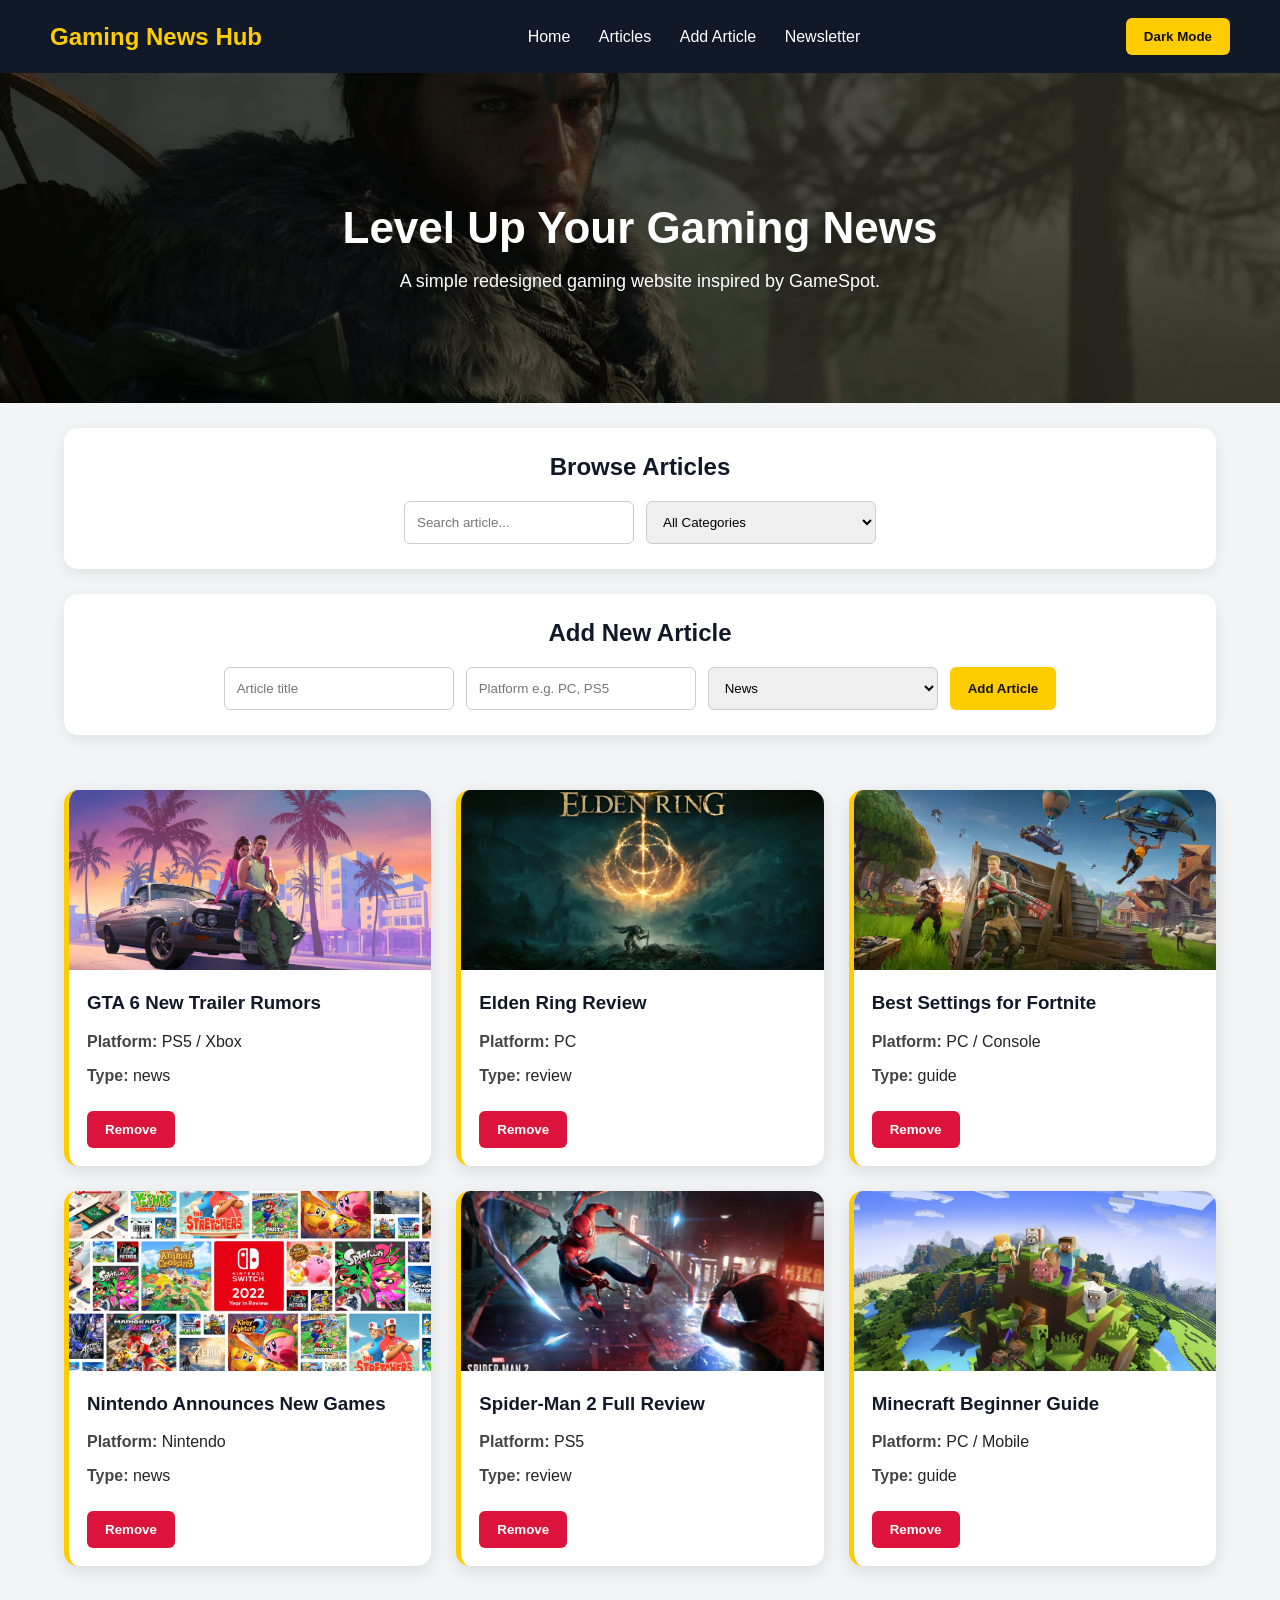
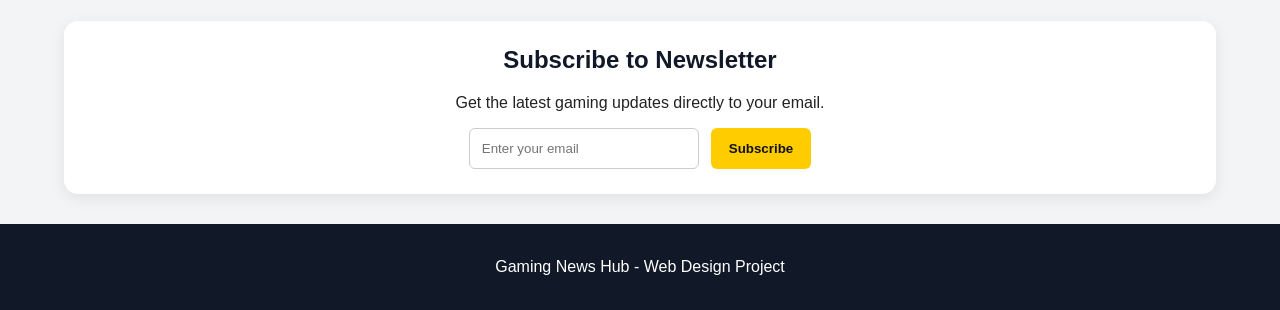
==== index.html @ 8740b942 "First Version" ====
<!DOCTYPE html>
<html lang="en">
<head>
  <meta charset="UTF-8">
  <title>Gaming News Hub</title>
  <link rel="stylesheet" href="style.css">
</head>
<body>

  <header>
    <div class="logo">Gaming News Hub</div>

    <nav>
  <a href="#home">Home</a>
  <a href="#articles">Articles</a>
  <a href="#add">Add Article</a>
  <a href="#newsletter">Newsletter</a>
</nav>

    <button id="themeBtn">Dark Mode</button>
  </header>

  <section id="home" class="hero">
    <div>
      <h1>Level Up Your Gaming News</h1>
      <p>A simple redesigned gaming website inspired by GameSpot.</p>
    </div>
  </section>

  <section id="articles" class="controls">
    <h2>Browse Articles</h2>

    <div class="control-box">
      <input type="text" id="searchInput" placeholder="Search article...">

      <select id="categoryFilter">
        <option value="all">All Categories</option>
        <option value="news">News</option>
        <option value="review">Review</option>
        <option value="guide">Guide</option>
      </select>
    </div>
  </section>

  <section id="add" class="add-section">
    <h2>Add New Article</h2>

    <div class="form-box">
      <input type="text" id="titleInput" placeholder="Article title">
      <input type="text" id="platformInput" placeholder="Platform e.g. PC, PS5">

      <select id="typeInput">
        <option value="news">News</option>
        <option value="review">Review</option>
        <option value="guide">Guide</option>
      </select>

      <button id="addBtn">Add Article</button>
    </div>
  </section>

  <main id="articlesContainer" class="articles"></main>

  <section id="newsletter" class="newsletter">
    <h2>Subscribe to Newsletter</h2>
    <p>Get the latest gaming updates directly to your email.</p>

    <div class="newsletter-box">
      <input type="email" placeholder="Enter your email">
      <button>Subscribe</button>
    </div>
  </section>

  <footer>
    <p>Gaming News Hub - Web Design Project</p>
  </footer>

  <script src="script.js"></script>
</body>
</html>
---- style.css ----
* {
  box-sizing: border-box;
  font-family: Arial, sans-serif;
}

html {
  scroll-behavior: smooth;
}

body {
  margin: 0;
  background-color: #f3f4f6;
  color: #222;
  transition: background-color 0.3s, color 0.3s;
}

/* Header */
header {
  background-color: #111827;
  color: white;
  padding: 18px 50px;
  display: flex;
  justify-content: space-between;
  align-items: center;
  transition: background-color 0.3s;
  
}

.logo {
  font-size: 24px;
  font-weight: bold;
  color: #ffcc00;
}

nav a {
  color: white;
  text-decoration: none;
  margin: 0 12px;
  padding-bottom: 5px;
  transition: color 0.3s, border-bottom 0.3s;
}

nav a:hover {
  color: #ffcc00;
  border-bottom: 2px solid #ffcc00;
}

/* Buttons */
button {
  padding: 11px 18px;
  border: none;
  border-radius: 6px;
  cursor: pointer;
  background-color: #ffcc00;
  color: #111;
  font-weight: bold;
  transition: transform 0.2s, background-color 0.3s;
}

button:hover {
  transform: scale(1.05);
  background-color: #e6b800;
}

/* Hero */
.hero {
  min-height: 330px;
  background: linear-gradient(rgba(0,0,0,0.65), rgba(0,0,0,0.65)),
              url("images/banner.jpg");
  background-size: cover;
  background-position: center;
  color: white;
  display: flex;
  justify-content: center;
  align-items: center;
  text-align: center;
  padding: 40px;
  animation: fadeDown 1s ease;
  transition: background 0.3s;
}

.hero h1 {
  font-size: 44px;
  margin-bottom: 10px;
}

.hero p {
  font-size: 18px;
}

/* Sections */
.controls,
.add-section,
.newsletter {
  width: 90%;
  margin: 25px auto;
  padding: 25px;
  background-color: white;
  border-radius: 14px;
  text-align: center;
  box-shadow: 0 4px 15px rgba(0,0,0,0.08);
  transition: background-color 0.3s, color 0.3s;
}

.controls h2,
.add-section h2,
.newsletter h2 {
  margin-top: 0;
  color: #111827;
}

.control-box,
.form-box,
.newsletter-box {
  display: flex;
  justify-content: center;
  gap: 12px;
  flex-wrap: wrap;
}

/* Inputs */
input,
select {
  padding: 12px;
  width: 230px;
  border: 1px solid #ccc;
  border-radius: 6px;
  transition: box-shadow 0.3s, border 0.3s;
}

input:focus,
select:focus {
  outline: none;
  border: 2px solid #ffcc00;
  box-shadow: 0 0 8px rgba(255, 204, 0, 0.5);
}

/* Article Cards */
.articles {
  display: grid;
  grid-template-columns: repeat(3, 1fr);
  gap: 25px;
  padding: 30px 5%;
}

.card {
  background-color: white;
  border-radius: 14px;
  overflow: hidden;
  border-left: 5px solid #ffcc00;
  box-shadow: 0 5px 18px rgba(0,0,0,0.1);
  animation: fadeUp 0.8s ease;
  transition: transform 0.3s, box-shadow 0.3s, opacity 0.3s, background-color 0.3s;
}

.card:hover {
  transform: translateY(-8px);
  box-shadow: 0 10px 24px rgba(0,0,0,0.22);
}

.card-img {
  width: 100%;
  height: 180px;
  object-fit: cover;
  transition: transform 0.3s, filter 0.3s;
}

.card:hover .card-img {
  transform: scale(1.04);
  filter: brightness(85%);
}

.card-content {
  padding: 18px;
}

.card h3 {
  margin-top: 0;
  color: #111827;
}

.card span {
  font-weight: bold;
  color: #444;
}

.remove-btn {
  background-color: crimson;
  color: white;
  margin-top: 10px;
}

.remove-btn:hover {
  background-color: #b00024;
}

/* Footer */
footer {
  background-color: #111827;
  color: white;
  text-align: center;
  padding: 18px;
  margin-top: 30px;
  transition: background-color 0.3s;
}

/* Animations */
@keyframes fadeDown {
  from {
    opacity: 0;
    transform: translateY(-25px);
  }

  to {
    opacity: 1;
    transform: translateY(0);
  }
}

@keyframes fadeUp {
  from {
    opacity: 0;
    transform: translateY(25px);
  }

  to {
    opacity: 1;
    transform: translateY(0);
  }
}

/* Dark Mode */
.dark {
  background-color: #0f172a;
  color: white;
}

.dark header {
  background-color: #020617;
}

.dark .hero {
  background: linear-gradient(rgba(2,6,23,0.82), rgba(2,6,23,0.82)),
              url("images/banner.jpg");
  background-size: cover;
  background-position: center;
}

.dark .controls,
.dark .add-section,
.dark .newsletter,
.dark .card {
  background-color: #1e293b;
  color: white;
}

.dark .controls h2,
.dark .add-section h2,
.dark .newsletter h2,
.dark .card h3 {
  color: white;
}

.dark .card span {
  color: #ffcc00;
}

.dark input,
.dark select {
  background-color: #0f172a;
  color: white;
  border: 1px solid #475569;
}

.dark footer {
  background-color: #020617;
}

/* Responsive */
@media (max-width: 900px) {
  .articles {
    grid-template-columns: repeat(2, 1fr);
  }

  header {
    padding: 18px 25px;
  }
}

@media (max-width: 600px) {
  header {
    flex-direction: column;
    gap: 15px;
  }

  nav {
    text-align: center;
  }

  .hero h1 {
    font-size: 32px;
  }

  .articles {
    grid-template-columns: 1fr;
  }

  input,
  select {
    width: 100%;
  }
}
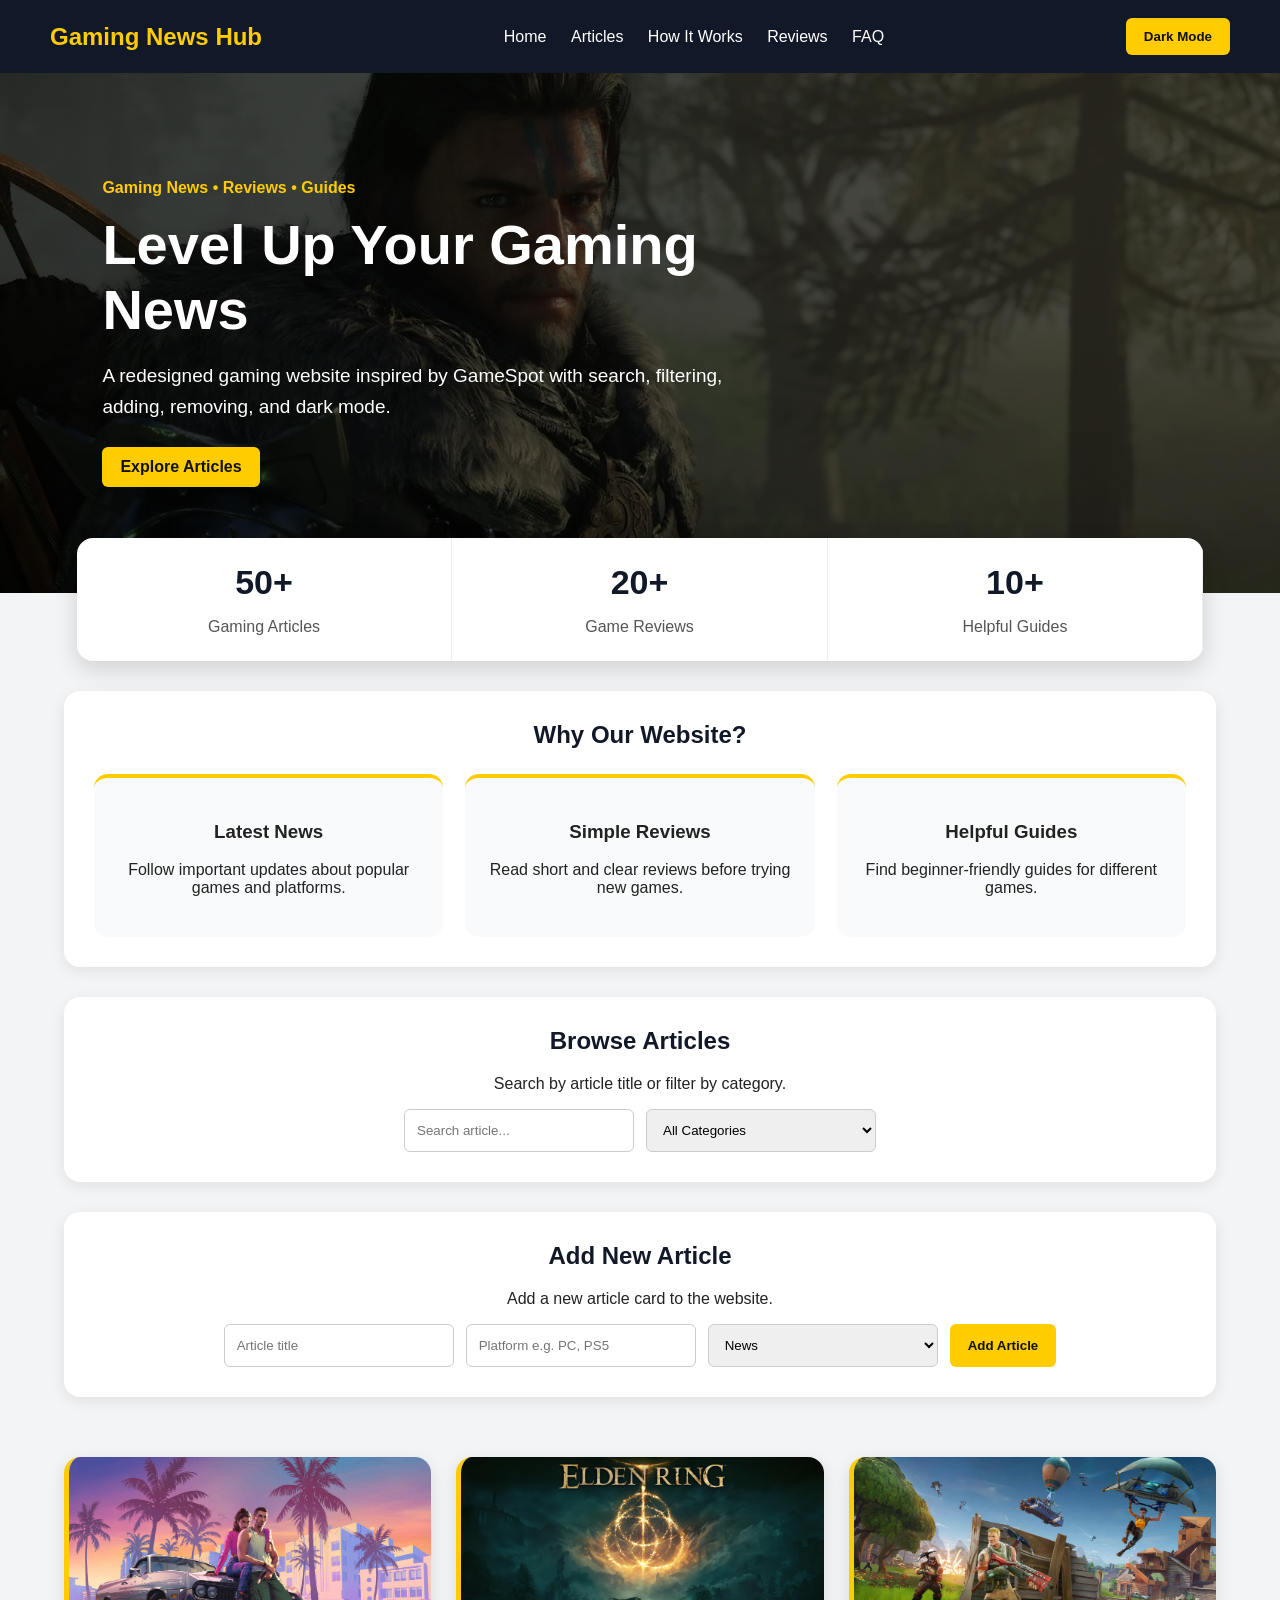
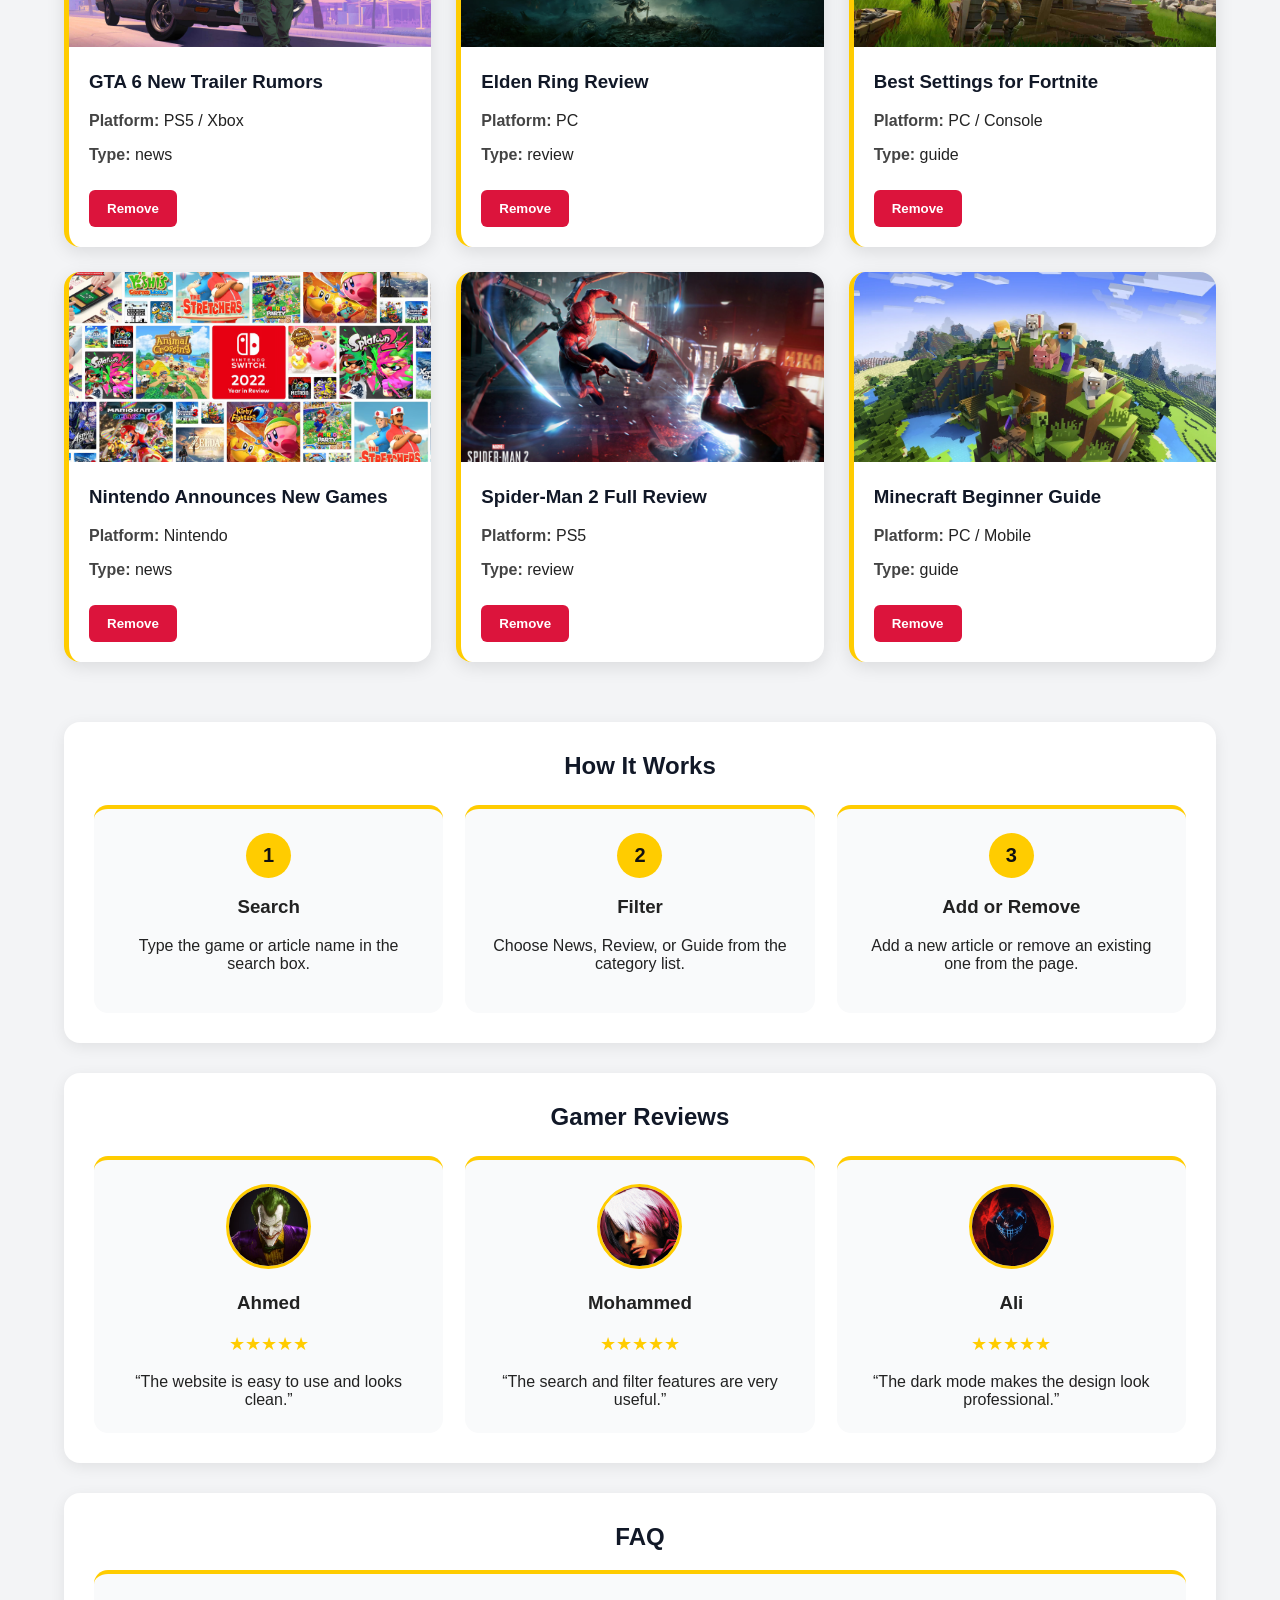
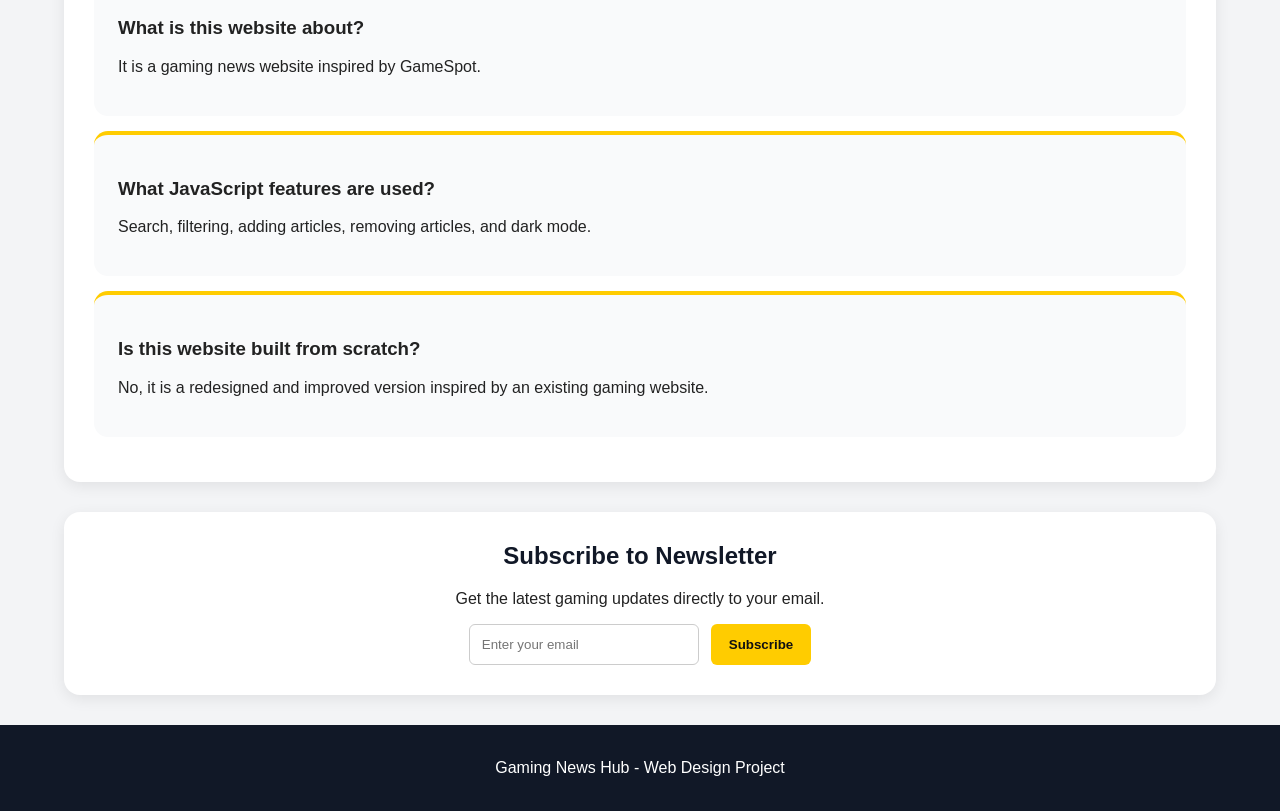
==== commit f536257b: "Updated Design" ====
--- a/index.html
+++ b/index.html
@@ -7,74 +7,187 @@
 </head>
 <body>
 
-  <header>
-    <div class="logo">Gaming News Hub</div>
+<header>
+  <div class="logo">Gaming News Hub</div>
 
-    <nav>
-  <a href="#home">Home</a>
-  <a href="#articles">Articles</a>
-  <a href="#add">Add Article</a>
-  <a href="#newsletter">Newsletter</a>
-</nav>
+  <nav>
+    <a href="#home">Home</a>
+    <a href="#articles">Articles</a>
+    <a href="#how">How It Works</a>
+    <a href="#reviews">Reviews</a>
+    <a href="#faq">FAQ</a>
+  </nav>
 
-    <button id="themeBtn">Dark Mode</button>
-  </header>
+  <button id="themeBtn">Dark Mode</button>
+</header>
 
-  <section id="home" class="hero">
-    <div>
-      <h1>Level Up Your Gaming News</h1>
-      <p>A simple redesigned gaming website inspired by GameSpot.</p>
+<section id="home" class="hero">
+  <div class="hero-content">
+    <span class="tag">Gaming News • Reviews • Guides</span>
+    <h1>Level Up Your Gaming News</h1>
+    <p>A redesigned gaming website inspired by GameSpot with search, filtering, adding, removing, and dark mode.</p>
+    <a href="#articles" class="hero-btn">Explore Articles</a>
+  </div>
+</section>
+
+<section class="stats">
+  <div>
+    <h2>50+</h2>
+    <p>Gaming Articles</p>
+  </div>
+
+  <div>
+    <h2>20+</h2>
+    <p>Game Reviews</p>
+  </div>
+
+  <div>
+    <h2>10+</h2>
+    <p>Helpful Guides</p>
+  </div>
+</section>
+
+<section class="features">
+  <h2>Why Our Website?</h2>
+
+  <div class="feature-box">
+    <div class="feature-card">
+      <h3>Latest News</h3>
+      <p>Follow important updates about popular games and platforms.</p>
     </div>
-  </section>
 
-  <section id="articles" class="controls">
-    <h2>Browse Articles</h2>
+    <div class="feature-card">
+      <h3>Simple Reviews</h3>
+      <p>Read short and clear reviews before trying new games.</p>
+    </div>
 
-    <div class="control-box">
-      <input type="text" id="searchInput" placeholder="Search article...">
+    <div class="feature-card">
+      <h3>Helpful Guides</h3>
+      <p>Find beginner-friendly guides for different games.</p>
+    </div>
+  </div>
+</section>
 
-      <select id="categoryFilter">
-        <option value="all">All Categories</option>
-        <option value="news">News</option>
-        <option value="review">Review</option>
-        <option value="guide">Guide</option>
-      </select>
+<section id="articles" class="controls">
+  <h2>Browse Articles</h2>
+  <p>Search by article title or filter by category.</p>
+
+  <div class="control-box">
+    <input type="text" id="searchInput" placeholder="Search article...">
+
+    <select id="categoryFilter">
+      <option value="all">All Categories</option>
+      <option value="news">News</option>
+      <option value="review">Review</option>
+      <option value="guide">Guide</option>
+    </select>
+  </div>
+</section>
+
+<section class="add-section">
+  <h2>Add New Article</h2>
+  <p>Add a new article card to the website.</p>
+
+  <div class="form-box">
+    <input type="text" id="titleInput" placeholder="Article title">
+    <input type="text" id="platformInput" placeholder="Platform e.g. PC, PS5">
+
+    <select id="typeInput">
+      <option value="news">News</option>
+      <option value="review">Review</option>
+      <option value="guide">Guide</option>
+    </select>
+
+    <button id="addBtn">Add Article</button>
+  </div>
+</section>
+
+<main id="articlesContainer" class="articles"></main>
+
+<section id="how" class="how">
+  <h2>How It Works</h2>
+
+  <div class="steps">
+    <div class="step">
+      <span>1</span>
+      <h3>Search</h3>
+      <p>Type the game or article name in the search box.</p>
     </div>
-  </section>
 
-  <section id="add" class="add-section">
-    <h2>Add New Article</h2>
+    <div class="step">
+      <span>2</span>
+      <h3>Filter</h3>
+      <p>Choose News, Review, or Guide from the category list.</p>
+    </div>
 
-    <div class="form-box">
-      <input type="text" id="titleInput" placeholder="Article title">
-      <input type="text" id="platformInput" placeholder="Platform e.g. PC, PS5">
+    <div class="step">
+      <span>3</span>
+      <h3>Add or Remove</h3>
+      <p>Add a new article or remove an existing one from the page.</p>
+    </div>
+  </div>
+</section>
 
-      <select id="typeInput">
-        <option value="news">News</option>
-        <option value="review">Review</option>
-        <option value="guide">Guide</option>
-      </select>
+<section id="reviews" class="reviews">
+  <h2>Gamer Reviews</h2>
 
-      <button id="addBtn">Add Article</button>
+  <div class="review-box">
+    <div class="review-card">
+      <img src="images/review1.jpg" alt="Gamer avatar">
+      <h3>Ahmed</h3>
+      <p>★★★★★</p>
+      <q>The website is easy to use and looks clean.</q>
     </div>
-  </section>
 
-  <main id="articlesContainer" class="articles"></main>
+    <div class="review-card">
+      <img src="images/review2.jpg" alt="Gamer avatar">
+      <h3>Mohammed</h3>
+      <p>★★★★★</p>
+      <q>The search and filter features are very useful.</q>
+    </div>
 
-  <section id="newsletter" class="newsletter">
-    <h2>Subscribe to Newsletter</h2>
-    <p>Get the latest gaming updates directly to your email.</p>
+    <div class="review-card">
+      <img src="images/review3.jpg" alt="Gamer avatar">
+      <h3>Ali</h3>
+      <p>★★★★★</p>
+      <q>The dark mode makes the design look professional.</q>
+    </div>
+  </div>
+</section>
 
-    <div class="newsletter-box">
-      <input type="email" placeholder="Enter your email">
-      <button>Subscribe</button>
-    </div>
-  </section>
+<section id="faq" class="faq">
+  <h2>FAQ</h2>
 
-  <footer>
-    <p>Gaming News Hub - Web Design Project</p>
-  </footer>
+  <div class="faq-item">
+    <h3>What is this website about?</h3>
+    <p>It is a gaming news website inspired by GameSpot.</p>
+  </div>
 
-  <script src="script.js"></script>
+  <div class="faq-item">
+    <h3>What JavaScript features are used?</h3>
+    <p>Search, filtering, adding articles, removing articles, and dark mode.</p>
+  </div>
+
+  <div class="faq-item">
+    <h3>Is this website built from scratch?</h3>
+    <p>No, it is a redesigned and improved version inspired by an existing gaming website.</p>
+  </div>
+</section>
+
+<section class="newsletter">
+  <h2>Subscribe to Newsletter</h2>
+  <p>Get the latest gaming updates directly to your email.</p>
+
+  <div class="newsletter-box">
+    <input type="email" placeholder="Enter your email">
+    <button>Subscribe</button>
+  </div>
+</section>
+
+<footer>
+  <p>Gaming News Hub - Web Design Project</p>
+</footer>
+
+<script src="script.js"></script>
 </body>
 </html>
--- a/style.css
+++ b/style.css
@@ -14,7 +14,6 @@
   transition: background-color 0.3s, color 0.3s;
 }
 
-/* Header */
 header {
   background-color: #111827;
   color: white;
@@ -22,22 +21,23 @@
   display: flex;
   justify-content: space-between;
   align-items: center;
-  transition: background-color 0.3s;
-  
+  position: sticky;
+  top: 0;
+  z-index: 1000;
 }
 
 .logo {
+  color: #ffcc00;
   font-size: 24px;
   font-weight: bold;
-  color: #ffcc00;
 }
 
 nav a {
   color: white;
   text-decoration: none;
-  margin: 0 12px;
+  margin: 0 10px;
   padding-bottom: 5px;
-  transition: color 0.3s, border-bottom 0.3s;
+  transition: 0.3s;
 }
 
 nav a:hover {
@@ -45,68 +45,143 @@
   border-bottom: 2px solid #ffcc00;
 }
 
-/* Buttons */
-button {
+button,
+.hero-btn {
+  background-color: #ffcc00;
+  color: #111;
   padding: 11px 18px;
   border: none;
   border-radius: 6px;
+  font-weight: bold;
   cursor: pointer;
-  background-color: #ffcc00;
-  color: #111;
-  font-weight: bold;
-  transition: transform 0.2s, background-color 0.3s;
-}
-
-button:hover {
+  text-decoration: none;
+  display: inline-block;
+  transition: 0.3s;
+}
+
+button:hover,
+.hero-btn:hover {
   transform: scale(1.05);
   background-color: #e6b800;
 }
 
-/* Hero */
 .hero {
-  min-height: 330px;
-  background: linear-gradient(rgba(0,0,0,0.65), rgba(0,0,0,0.65)),
+  min-height: 520px;
+  background: linear-gradient(rgba(0,0,0,0.65), rgba(0,0,0,0.70)),
               url("images/banner.jpg");
   background-size: cover;
   background-position: center;
   color: white;
   display: flex;
-  justify-content: center;
   align-items: center;
+  padding: 60px 8%;
+  animation: fadeDown 1s ease;
+}
+
+.hero-content {
+  max-width: 650px;
+}
+
+.tag {
+  color: #ffcc00;
+  font-weight: bold;
+}
+
+.hero h1 {
+  font-size: 56px;
+  margin: 15px 0;
+}
+
+.hero p {
+  font-size: 19px;
+  line-height: 1.6;
+  margin-bottom: 25px;
+}
+
+.stats {
+  width: 88%;
+  margin: -55px auto 30px;
+  background-color: white;
+  display: grid;
+  grid-template-columns: repeat(3, 1fr);
   text-align: center;
-  padding: 40px;
-  animation: fadeDown 1s ease;
-  transition: background 0.3s;
-}
-
-.hero h1 {
-  font-size: 44px;
-  margin-bottom: 10px;
-}
-
-.hero p {
-  font-size: 18px;
-}
-
-/* Sections */
+  border-radius: 16px;
+  box-shadow: 0 8px 25px rgba(0,0,0,0.15);
+  overflow: hidden;
+  position: relative;
+  z-index: 2;
+}
+
+.stats div {
+  padding: 25px;
+  border-right: 1px solid #eee;
+}
+
+.stats h2 {
+  color: #111827;
+  font-size: 34px;
+  margin: 0;
+}
+
+.stats p {
+  margin-bottom: 0;
+  color: #555;
+}
+
+.features,
 .controls,
 .add-section,
+.how,
+.reviews,
+.faq,
 .newsletter {
   width: 90%;
-  margin: 25px auto;
-  padding: 25px;
+  margin: 30px auto;
+  padding: 30px;
   background-color: white;
-  border-radius: 14px;
+  border-radius: 16px;
   text-align: center;
   box-shadow: 0 4px 15px rgba(0,0,0,0.08);
-  transition: background-color 0.3s, color 0.3s;
-}
-
+  transition: 0.3s;
+}
+
+.features h2,
 .controls h2,
 .add-section h2,
+.how h2,
+.reviews h2,
+.faq h2,
 .newsletter h2 {
+  color: #111827;
   margin-top: 0;
-  color: #111827;
+}
+
+.feature-box,
+.steps,
+.review-box {
+  display: grid;
+  grid-template-columns: repeat(3, 1fr);
+  gap: 22px;
+  margin-top: 25px;
+}
+
+.feature-card,
+.step,
+.review-card,
+.faq-item {
+  background-color: #f9fafb;
+  padding: 24px;
+  border-radius: 14px;
+  border-top: 4px solid #ffcc00;
+  transition: 0.3s;
+}
+
+.feature-card:hover,
+.step:hover,
+.review-card:hover,
+.faq-item:hover {
+  transform: translateY(-6px);
+  box-shadow: 0 8px 18px rgba(0,0,0,0.12);
 }
 
 .control-box,
@@ -118,24 +193,22 @@
   flex-wrap: wrap;
 }
 
-/* Inputs */
 input,
 select {
   padding: 12px;
   width: 230px;
   border: 1px solid #ccc;
   border-radius: 6px;
-  transition: box-shadow 0.3s, border 0.3s;
+  transition: 0.3s;
 }
 
 input:focus,
 select:focus {
   outline: none;
   border: 2px solid #ffcc00;
-  box-shadow: 0 0 8px rgba(255, 204, 0, 0.5);
-}
-
-/* Article Cards */
+  box-shadow: 0 0 8px rgba(255,204,0,0.5);
+}
+
 .articles {
   display: grid;
   grid-template-columns: repeat(3, 1fr);
@@ -145,7 +218,7 @@
 
 .card {
   background-color: white;
-  border-radius: 14px;
+  border-radius: 16px;
   overflow: hidden;
   border-left: 5px solid #ffcc00;
   box-shadow: 0 5px 18px rgba(0,0,0,0.1);
@@ -160,9 +233,9 @@
 
 .card-img {
   width: 100%;
-  height: 180px;
+  height: 190px;
   object-fit: cover;
-  transition: transform 0.3s, filter 0.3s;
+  transition: 0.3s;
 }
 
 .card:hover .card-img {
@@ -171,12 +244,12 @@
 }
 
 .card-content {
-  padding: 18px;
+  padding: 20px;
 }
 
 .card h3 {
+  color: #111827;
   margin-top: 0;
-  color: #111827;
 }
 
 .card span {
@@ -194,17 +267,52 @@
   background-color: #b00024;
 }
 
-/* Footer */
+.step span {
+  background-color: #ffcc00;
+  color: #111;
+  width: 45px;
+  height: 45px;
+  display: inline-flex;
+  align-items: center;
+  justify-content: center;
+  border-radius: 50%;
+  font-weight: bold;
+  font-size: 20px;
+}
+
+.review-card img {
+  width: 85px;
+  height: 85px;
+  border-radius: 50%;
+  object-fit: cover;
+  border: 3px solid #ffcc00;
+}
+
+.review-card p {
+  color: #ffcc00;
+  font-size: 18px;
+}
+
+.faq {
+  text-align: left;
+}
+
+.faq h2 {
+  text-align: center;
+}
+
+.faq-item {
+  margin-bottom: 15px;
+}
+
 footer {
   background-color: #111827;
   color: white;
   text-align: center;
   padding: 18px;
   margin-top: 30px;
-  transition: background-color 0.3s;
-}
-
-/* Animations */
+}
+
 @keyframes fadeDown {
   from {
     opacity: 0;
@@ -235,32 +343,47 @@
   color: white;
 }
 
-.dark header {
+.dark header,
+.dark footer {
   background-color: #020617;
 }
 
 .dark .hero {
-  background: linear-gradient(rgba(2,6,23,0.82), rgba(2,6,23,0.82)),
+  background: linear-gradient(rgba(2,6,23,0.82), rgba(2,6,23,0.85)),
               url("images/banner.jpg");
   background-size: cover;
   background-position: center;
 }
 
+.dark .stats,
+.dark .features,
 .dark .controls,
 .dark .add-section,
+.dark .how,
+.dark .reviews,
+.dark .faq,
 .dark .newsletter,
 .dark .card {
   background-color: #1e293b;
   color: white;
 }
 
-.dark .controls h2,
-.dark .add-section h2,
-.dark .newsletter h2,
-.dark .card h3 {
-  color: white;
-}
-
+.dark .feature-card,
+.dark .step,
+.dark .review-card,
+.dark .faq-item {
+  background-color: #0f172a;
+  color: white;
+}
+
+.dark h2,
+.dark h3,
+.dark .card h3,
+.dark .stats h2 {
+  color: white;
+}
+
+.dark .stats p,
 .dark .card span {
   color: #ffcc00;
 }
@@ -272,37 +395,55 @@
   border: 1px solid #475569;
 }
 
-.dark footer {
-  background-color: #020617;
-}
-
-/* Responsive */
 @media (max-width: 900px) {
-  .articles {
-    grid-template-columns: repeat(2, 1fr);
-  }
-
   header {
     padding: 18px 25px;
-  }
-}
-
-@media (max-width: 600px) {
-  header {
     flex-direction: column;
     gap: 15px;
   }
 
+  .articles,
+  .feature-box,
+  .steps,
+  .review-box {
+    grid-template-columns: repeat(2, 1fr);
+  }
+
+  .stats {
+    grid-template-columns: 1fr;
+    margin-top: 25px;
+  }
+
+  .hero h1 {
+    font-size: 42px;
+  }
+}
+
+@media (max-width: 600px) {
   nav {
     text-align: center;
   }
 
+  nav a {
+    display: inline-block;
+    margin: 6px;
+  }
+
+  .articles,
+  .feature-box,
+  .steps,
+  .review-box {
+    grid-template-columns: 1fr;
+  }
+
+  .hero {
+    min-height: 430px;
+    text-align: center;
+    justify-content: center;
+  }
+
   .hero h1 {
-    font-size: 32px;
-  }
-
-  .articles {
-    grid-template-columns: 1fr;
+    font-size: 34px;
   }
 
   input,
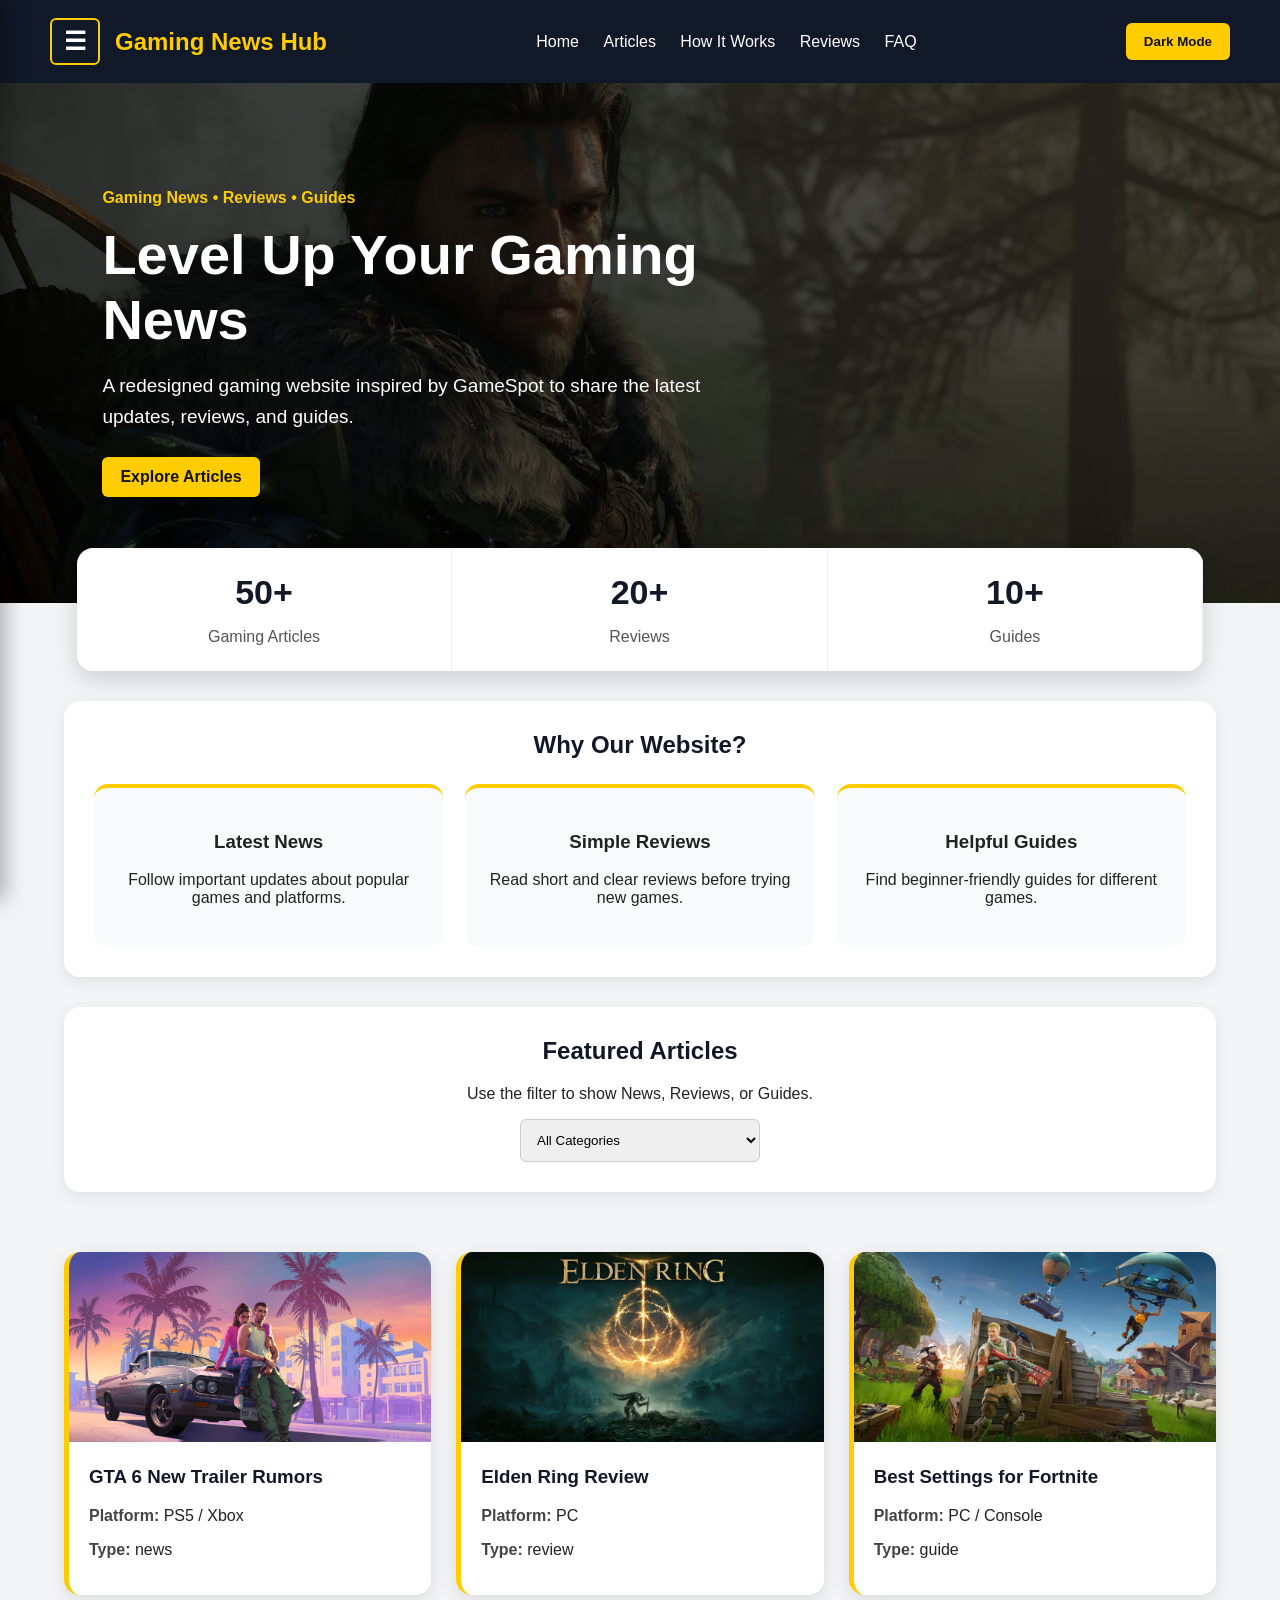
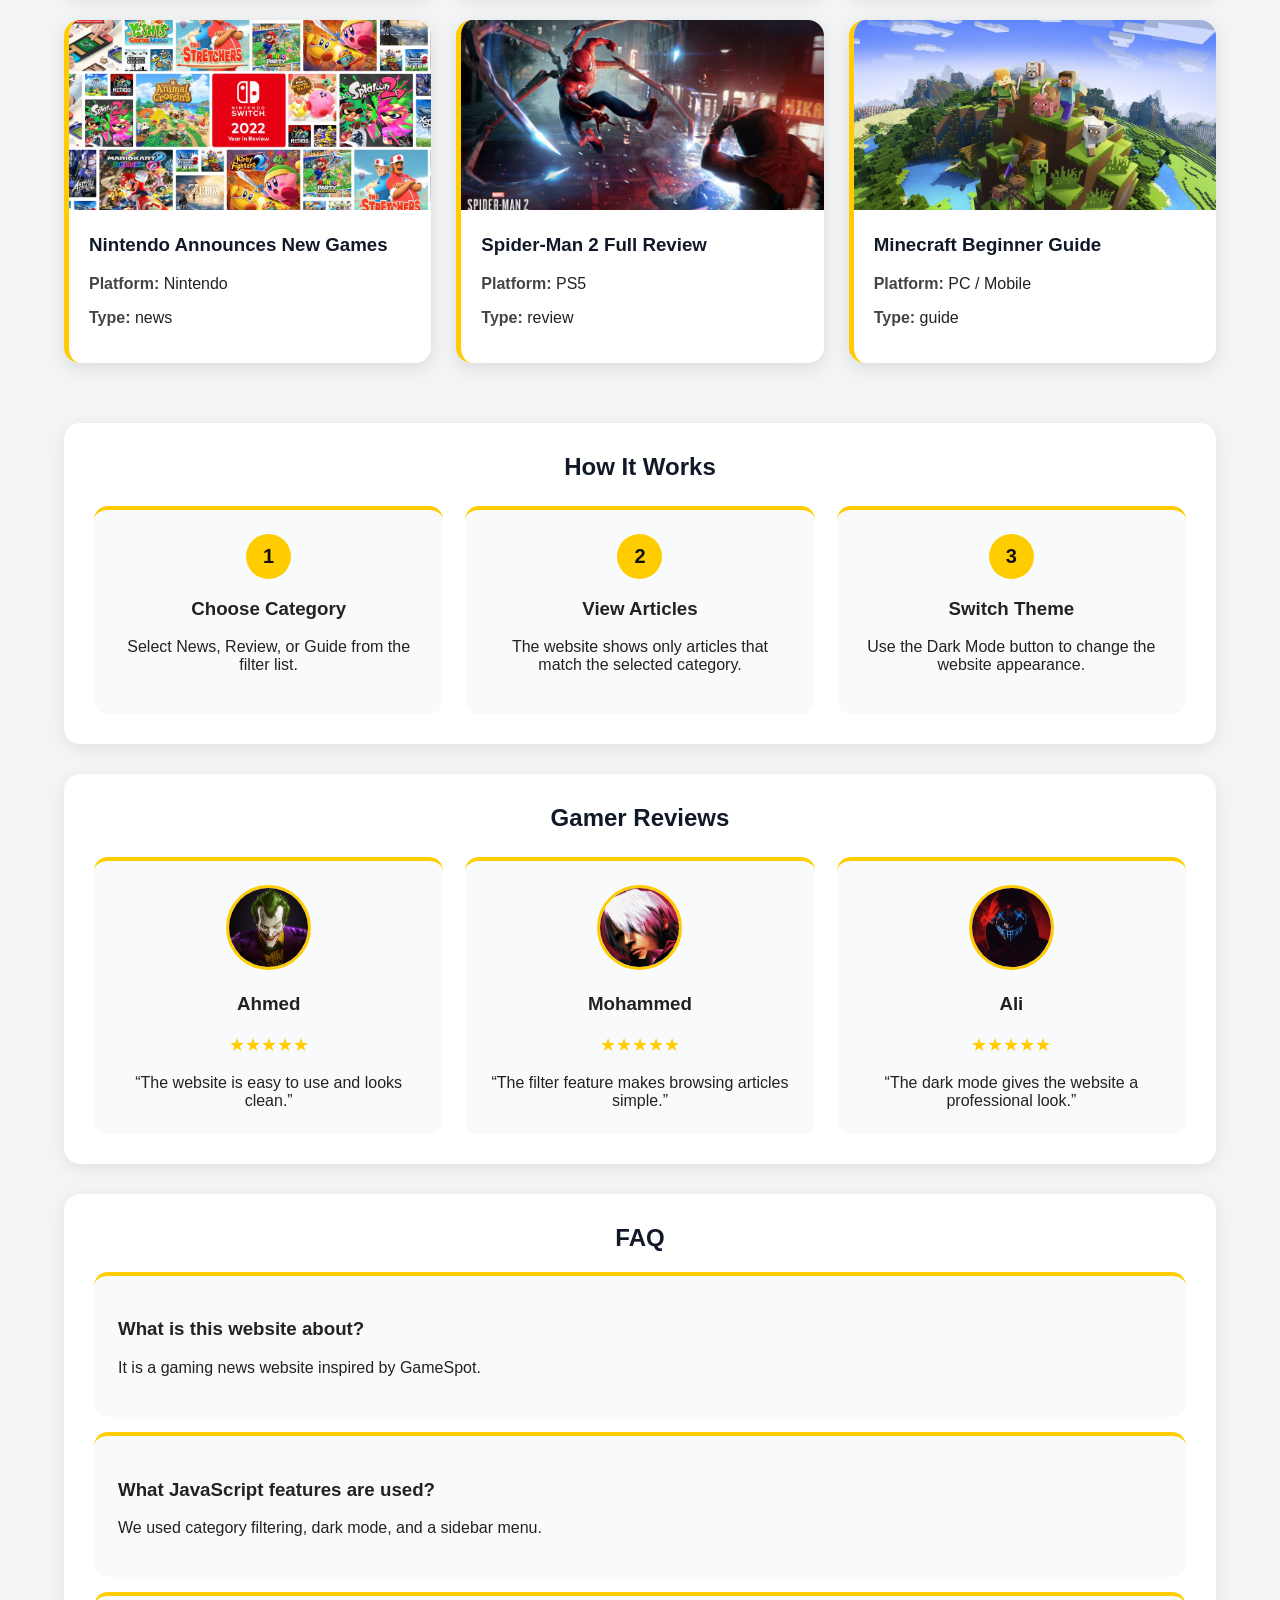
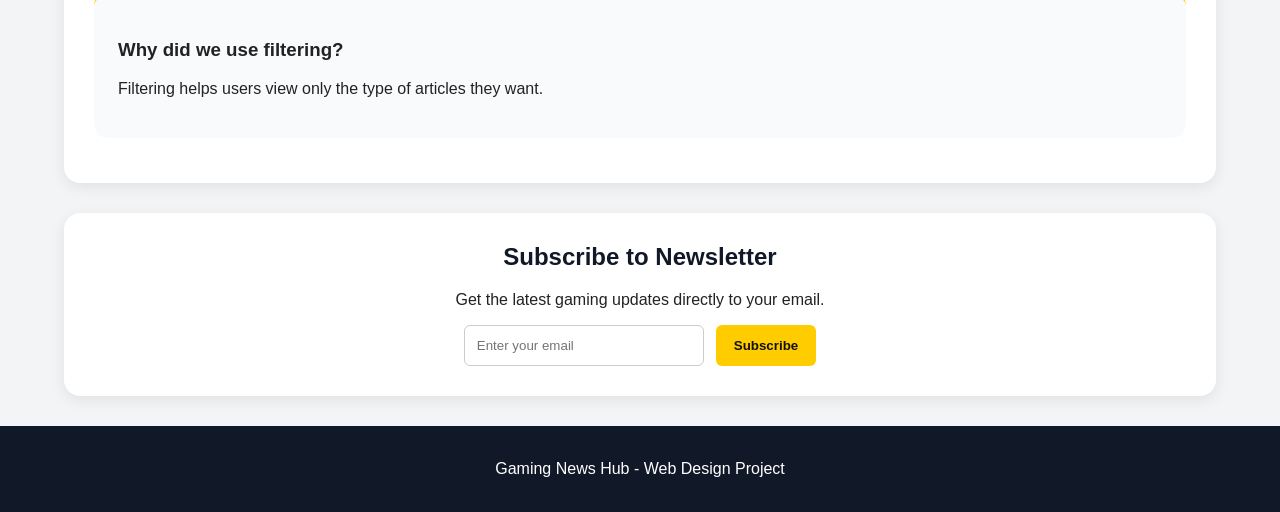
==== commit e2535ab6: "Updated Design" ====
--- a/index.html
+++ b/index.html
@@ -8,8 +8,15 @@
 <body>
 
 <header>
-  <div class="logo">Gaming News Hub</div>
+  <div class="left-side">
 
+  <button id="menuBtn" class="menu-btn">☰</button>
+
+  <div class="logo">
+    Gaming News Hub
+  </div>
+
+</div>
   <nav>
     <a href="#home">Home</a>
     <a href="#articles">Articles</a>
@@ -21,11 +28,19 @@
   <button id="themeBtn">Dark Mode</button>
 </header>
 
+<div id="sidebar" class="sidebar">
+  <a href="#home">Home</a>
+  <a href="#articles">Articles</a>
+  <a href="#how">How It Works</a>
+  <a href="#reviews">Reviews</a>
+  <a href="#faq">FAQ</a>
+</div>
+
 <section id="home" class="hero">
   <div class="hero-content">
     <span class="tag">Gaming News • Reviews • Guides</span>
     <h1>Level Up Your Gaming News</h1>
-    <p>A redesigned gaming website inspired by GameSpot with search, filtering, adding, removing, and dark mode.</p>
+    <p>A redesigned gaming website inspired by GameSpot to share the latest updates, reviews, and guides.</p>
     <a href="#articles" class="hero-btn">Explore Articles</a>
   </div>
 </section>
@@ -38,12 +53,12 @@
 
   <div>
     <h2>20+</h2>
-    <p>Game Reviews</p>
+    <p>Reviews</p>
   </div>
 
   <div>
     <h2>10+</h2>
-    <p>Helpful Guides</p>
+    <p>Guides</p>
   </div>
 </section>
 
@@ -68,38 +83,16 @@
   </div>
 </section>
 
-<section id="articles" class="controls">
-  <h2>Browse Articles</h2>
-  <p>Search by article title or filter by category.</p>
+<section id="articles" class="filter-section">
+  <h2>Featured Articles</h2>
+  <p>Use the filter to show News, Reviews, or Guides.</p>
 
-  <div class="control-box">
-    <input type="text" id="searchInput" placeholder="Search article...">
-
-    <select id="categoryFilter">
-      <option value="all">All Categories</option>
-      <option value="news">News</option>
-      <option value="review">Review</option>
-      <option value="guide">Guide</option>
-    </select>
-  </div>
-</section>
-
-<section class="add-section">
-  <h2>Add New Article</h2>
-  <p>Add a new article card to the website.</p>
-
-  <div class="form-box">
-    <input type="text" id="titleInput" placeholder="Article title">
-    <input type="text" id="platformInput" placeholder="Platform e.g. PC, PS5">
-
-    <select id="typeInput">
-      <option value="news">News</option>
-      <option value="review">Review</option>
-      <option value="guide">Guide</option>
-    </select>
-
-    <button id="addBtn">Add Article</button>
-  </div>
+  <select id="categoryFilter">
+    <option value="all">All Categories</option>
+    <option value="news">News</option>
+    <option value="review">Review</option>
+    <option value="guide">Guide</option>
+  </select>
 </section>
 
 <main id="articlesContainer" class="articles"></main>
@@ -110,20 +103,20 @@
   <div class="steps">
     <div class="step">
       <span>1</span>
-      <h3>Search</h3>
-      <p>Type the game or article name in the search box.</p>
+      <h3>Choose Category</h3>
+      <p>Select News, Review, or Guide from the filter list.</p>
     </div>
 
     <div class="step">
       <span>2</span>
-      <h3>Filter</h3>
-      <p>Choose News, Review, or Guide from the category list.</p>
+      <h3>View Articles</h3>
+      <p>The website shows only articles that match the selected category.</p>
     </div>
 
     <div class="step">
       <span>3</span>
-      <h3>Add or Remove</h3>
-      <p>Add a new article or remove an existing one from the page.</p>
+      <h3>Switch Theme</h3>
+      <p>Use the Dark Mode button to change the website appearance.</p>
     </div>
   </div>
 </section>
@@ -143,14 +136,14 @@
       <img src="images/review2.jpg" alt="Gamer avatar">
       <h3>Mohammed</h3>
       <p>★★★★★</p>
-      <q>The search and filter features are very useful.</q>
+      <q>The filter feature makes browsing articles simple.</q>
     </div>
 
     <div class="review-card">
       <img src="images/review3.jpg" alt="Gamer avatar">
       <h3>Ali</h3>
       <p>★★★★★</p>
-      <q>The dark mode makes the design look professional.</q>
+      <q>The dark mode gives the website a professional look.</q>
     </div>
   </div>
 </section>
@@ -165,12 +158,12 @@
 
   <div class="faq-item">
     <h3>What JavaScript features are used?</h3>
-    <p>Search, filtering, adding articles, removing articles, and dark mode.</p>
+    <p>We used category filtering, dark mode, and a sidebar menu.</p>
   </div>
 
   <div class="faq-item">
-    <h3>Is this website built from scratch?</h3>
-    <p>No, it is a redesigned and improved version inspired by an existing gaming website.</p>
+    <h3>Why did we use filtering?</h3>
+    <p>Filtering helps users view only the type of articles they want.</p>
   </div>
 </section>
 
--- a/style.css
+++ b/style.css
@@ -65,9 +65,59 @@
   background-color: #e6b800;
 }
 
+/* زر القائمة الجانبية */
+.menu-btn {
+  font-size: 25px;
+  background-color: transparent;
+  color: white;
+  border: 2px solid #ffcc00;
+  padding: 7px 12px;
+}
+
+/* القائمة الجانبية */
+.sidebar {
+  position: fixed;
+  top: 0;
+  left: -260px;
+  width: 260px;
+  height: 100%;
+  background-color: #111827;
+  padding-top: 90px;
+  transition: 0.3s;
+  z-index: 2000;
+  box-shadow: 5px 0 20px rgba(0,0,0,0.3);
+}
+
+/* روابط القائمة الجانبية */
+.sidebar a {
+  display: block;
+  color: white;
+  text-decoration: none;
+  padding: 16px 28px;
+  font-weight: bold;
+  transition: 0.3s;
+}
+.left-side{
+  display:flex;
+  align-items:center;
+  gap:15px;
+}
+
+/* تأثير الهوفر داخل القائمة */
+.sidebar a:hover {
+  background-color: #ffcc00;
+  color: #111;
+  padding-left: 38px;
+}
+
+/* عند إضافة active تتحرك القائمة وتظهر */
+.sidebar.active {
+  left: 0;
+}
+
 .hero {
   min-height: 520px;
-  background: linear-gradient(rgba(0,0,0,0.65), rgba(0,0,0,0.70)),
+  background: linear-gradient(rgba(0,0,0,0.65), rgba(0,0,0,0.75)),
               url("images/banner.jpg");
   background-size: cover;
   background-position: center;
@@ -129,8 +179,7 @@
 }
 
 .features,
-.controls,
-.add-section,
+.filter-section,
 .how,
 .reviews,
 .faq,
@@ -146,8 +195,7 @@
 }
 
 .features h2,
-.controls h2,
-.add-section h2,
+.filter-section h2,
 .how h2,
 .reviews h2,
 .faq h2,
@@ -184,26 +232,17 @@
   box-shadow: 0 8px 18px rgba(0,0,0,0.12);
 }
 
-.control-box,
-.form-box,
-.newsletter-box {
-  display: flex;
-  justify-content: center;
-  gap: 12px;
-  flex-wrap: wrap;
-}
-
-input,
-select {
+select,
+input {
   padding: 12px;
-  width: 230px;
+  width: 240px;
   border: 1px solid #ccc;
   border-radius: 6px;
   transition: 0.3s;
 }
 
-input:focus,
-select:focus {
+select:focus,
+input:focus {
   outline: none;
   border: 2px solid #ffcc00;
   box-shadow: 0 0 8px rgba(255,204,0,0.5);
@@ -223,7 +262,7 @@
   border-left: 5px solid #ffcc00;
   box-shadow: 0 5px 18px rgba(0,0,0,0.1);
   animation: fadeUp 0.8s ease;
-  transition: transform 0.3s, box-shadow 0.3s, opacity 0.3s, background-color 0.3s;
+  transition: 0.3s;
 }
 
 .card:hover {
@@ -255,16 +294,6 @@
 .card span {
   font-weight: bold;
   color: #444;
-}
-
-.remove-btn {
-  background-color: crimson;
-  color: white;
-  margin-top: 10px;
-}
-
-.remove-btn:hover {
-  background-color: #b00024;
 }
 
 .step span {
@@ -305,6 +334,13 @@
   margin-bottom: 15px;
 }
 
+.newsletter-box {
+  display: flex;
+  justify-content: center;
+  gap: 12px;
+  flex-wrap: wrap;
+}
+
 footer {
   background-color: #111827;
   color: white;
@@ -313,30 +349,6 @@
   margin-top: 30px;
 }
 
-@keyframes fadeDown {
-  from {
-    opacity: 0;
-    transform: translateY(-25px);
-  }
-
-  to {
-    opacity: 1;
-    transform: translateY(0);
-  }
-}
-
-@keyframes fadeUp {
-  from {
-    opacity: 0;
-    transform: translateY(25px);
-  }
-
-  to {
-    opacity: 1;
-    transform: translateY(0);
-  }
-}
-
 /* Dark Mode */
 .dark {
   background-color: #0f172a;
@@ -344,12 +356,13 @@
 }
 
 .dark header,
-.dark footer {
+.dark footer,
+.dark .sidebar {
   background-color: #020617;
 }
 
 .dark .hero {
-  background: linear-gradient(rgba(2,6,23,0.82), rgba(2,6,23,0.85)),
+  background: linear-gradient(rgba(2,6,23,0.82), rgba(2,6,23,0.88)),
               url("images/banner.jpg");
   background-size: cover;
   background-position: center;
@@ -357,8 +370,7 @@
 
 .dark .stats,
 .dark .features,
-.dark .controls,
-.dark .add-section,
+.dark .filter-section,
 .dark .how,
 .dark .reviews,
 .dark .faq,
@@ -395,6 +407,30 @@
   border: 1px solid #475569;
 }
 
+@keyframes fadeDown {
+  from {
+    opacity: 0;
+    transform: translateY(-25px);
+  }
+
+  to {
+    opacity: 1;
+    transform: translateY(0);
+  }
+}
+
+@keyframes fadeUp {
+  from {
+    opacity: 0;
+    transform: translateY(25px);
+  }
+
+  to {
+    opacity: 1;
+    transform: translateY(0);
+  }
+}
+
 @media (max-width: 900px) {
   header {
     padding: 18px 25px;
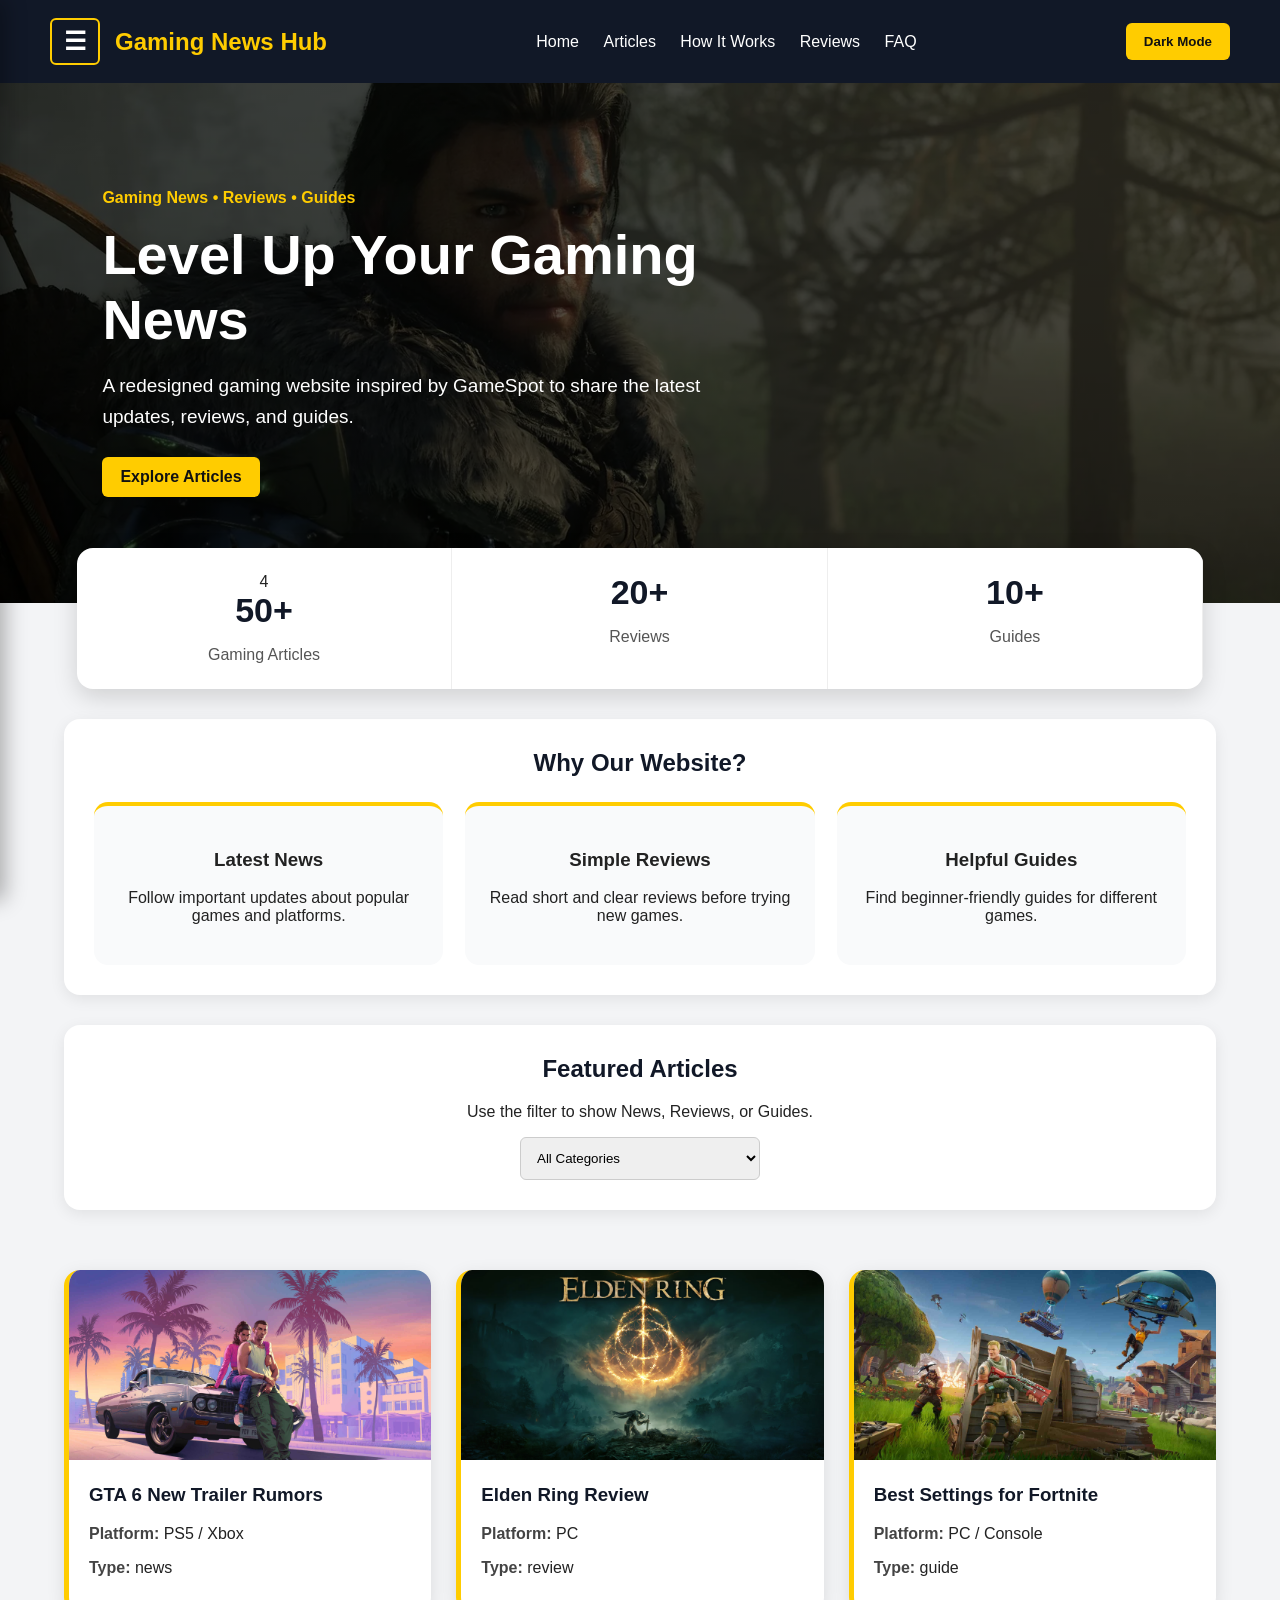
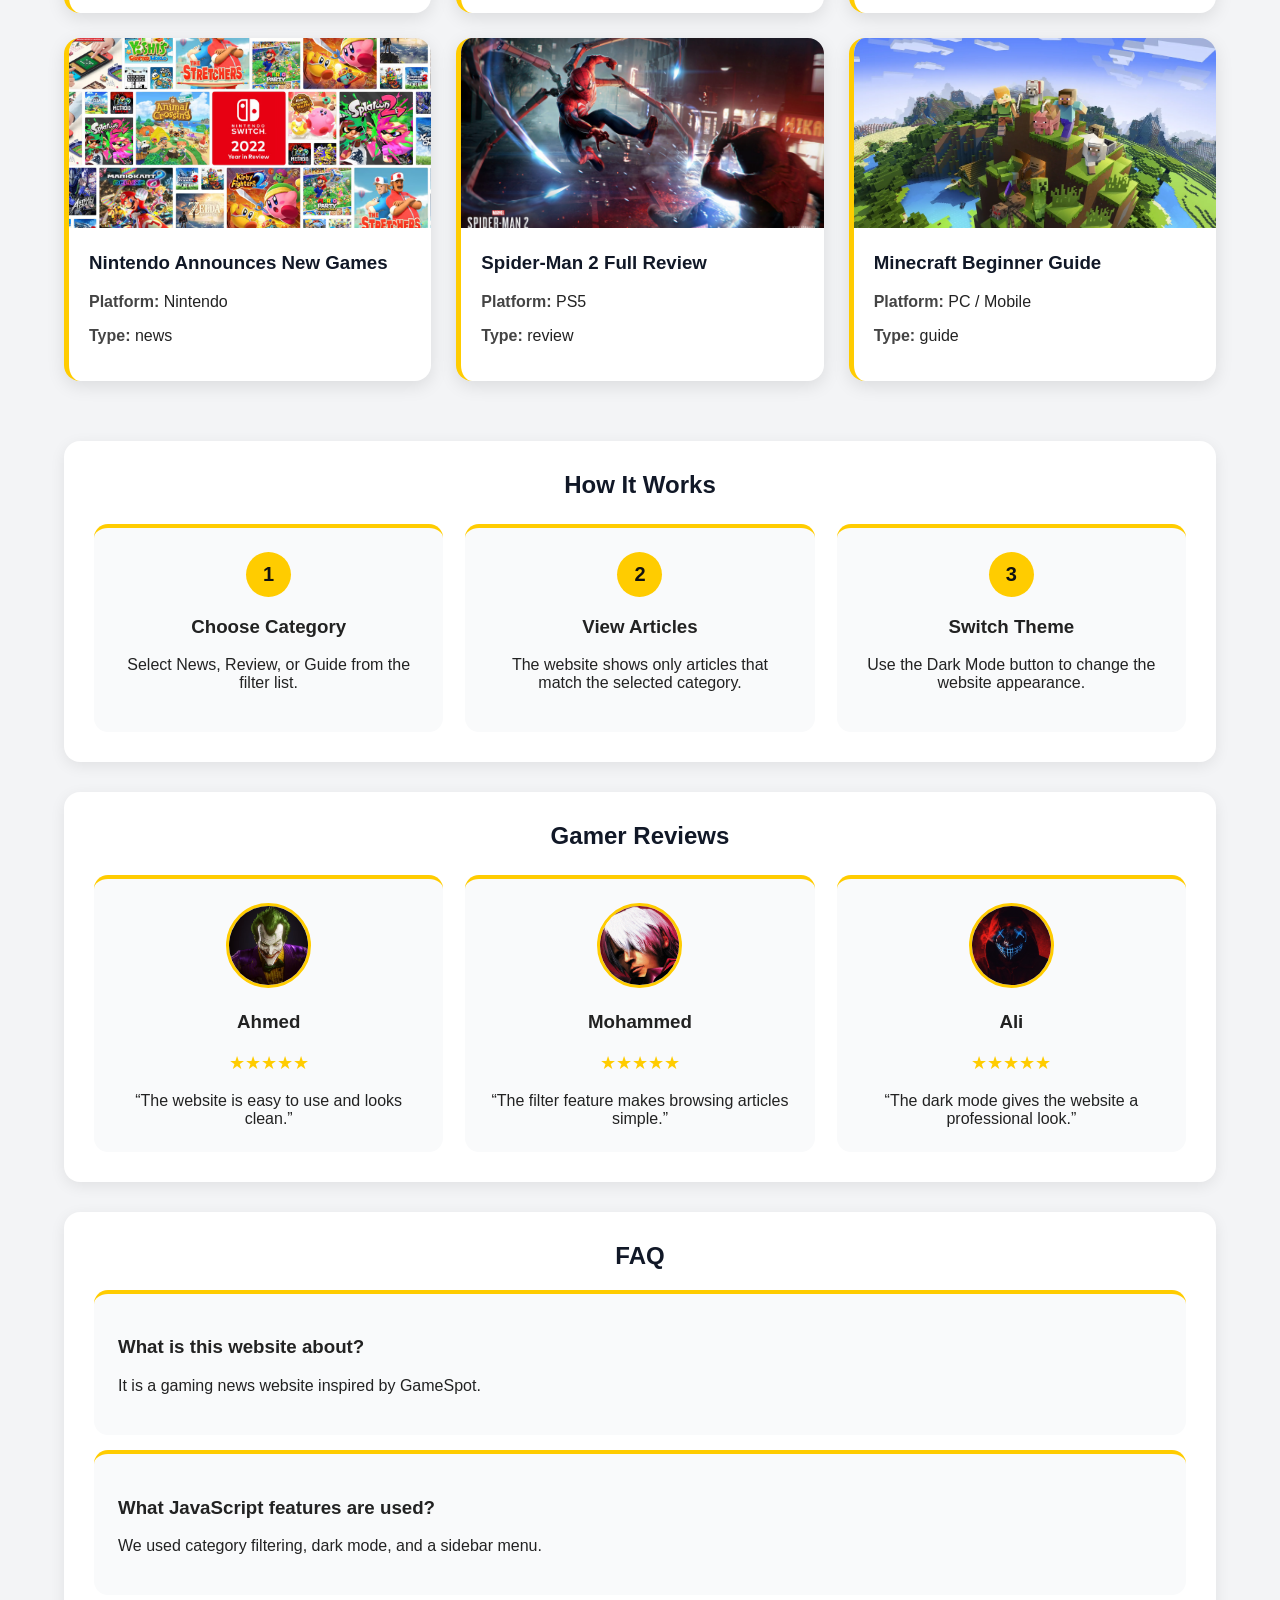
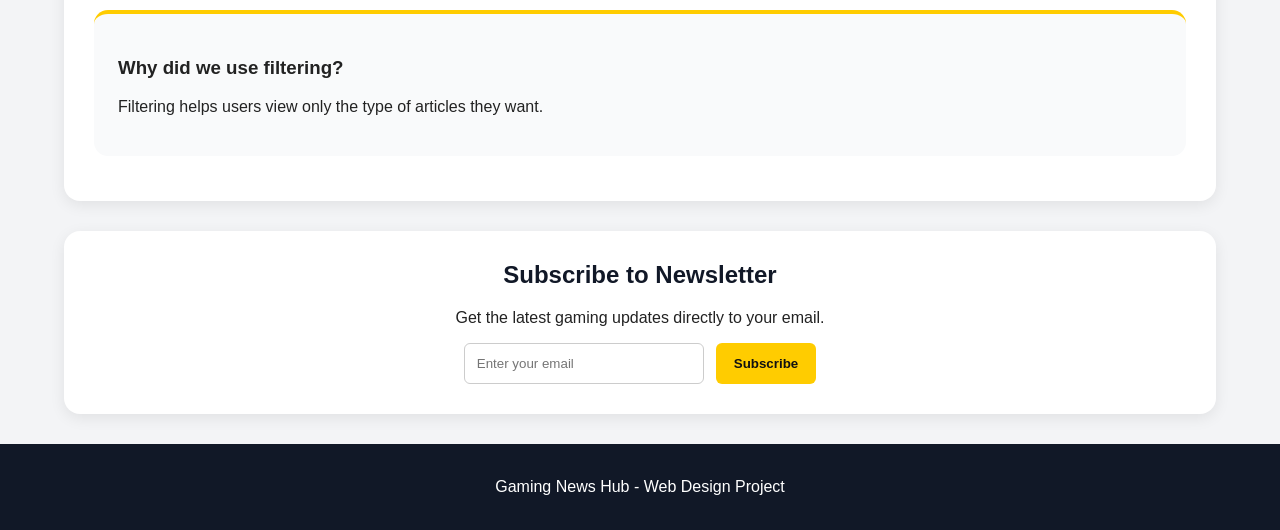
==== commit 890ad0ea: "Updated Design" ====
--- a/index.html
+++ b/index.html
@@ -14,6 +14,7 @@
 
   <div class="logo">
     Gaming News Hub
+    
   </div>
 
 </div>
@@ -23,19 +24,27 @@
     <a href="#how">How It Works</a>
     <a href="#reviews">Reviews</a>
     <a href="#faq">FAQ</a>
+    
   </nav>
 
   <button id="themeBtn">Dark Mode</button>
 </header>
 
 <div id="sidebar" class="sidebar">
+
   <a href="#home">Home</a>
+
   <a href="#articles">Articles</a>
+
   <a href="#how">How It Works</a>
+
   <a href="#reviews">Reviews</a>
+
   <a href="#faq">FAQ</a>
+
+  <a href="login.html">Login</a>
+
 </div>
-
 <section id="home" class="hero">
   <div class="hero-content">
     <span class="tag">Gaming News • Reviews • Guides</span>
@@ -46,7 +55,7 @@
 </section>
 
 <section class="stats">
-  <div>
+  <div>4
     <h2>50+</h2>
     <p>Gaming Articles</p>
   </div>
